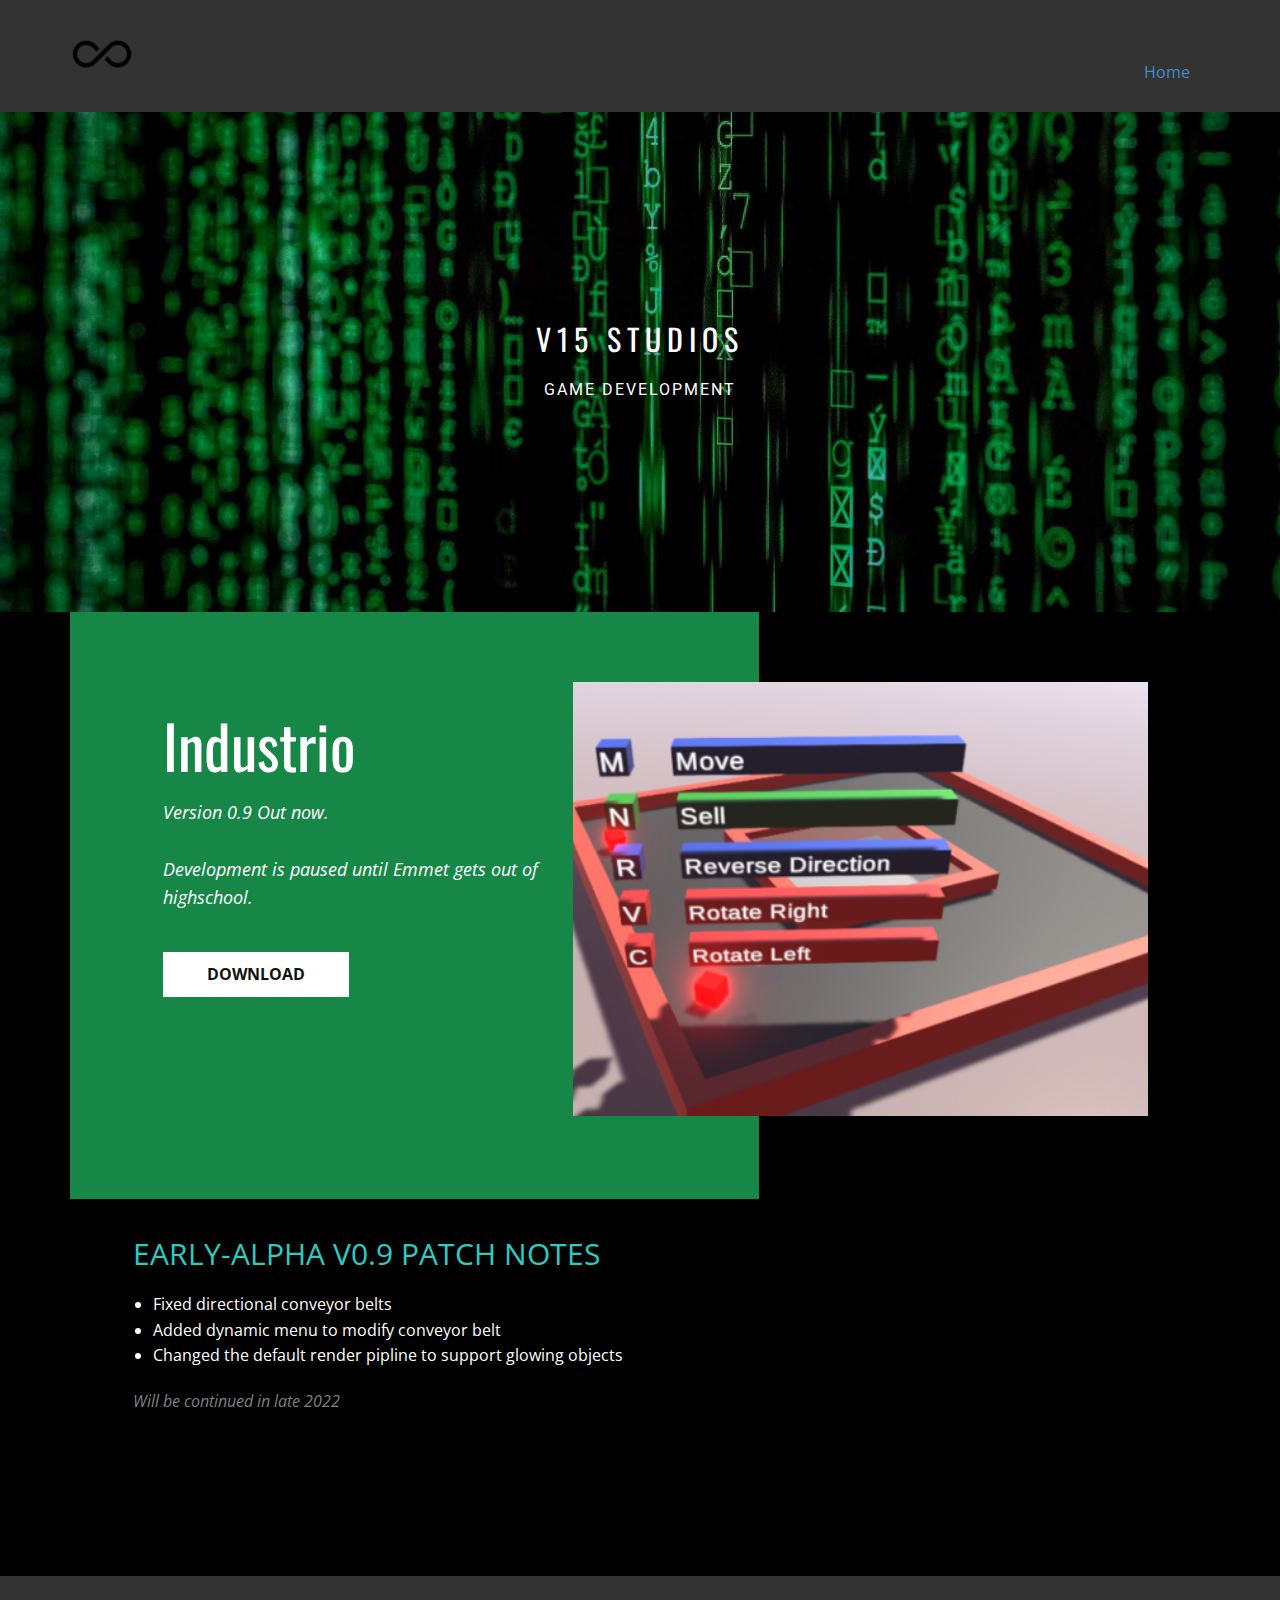
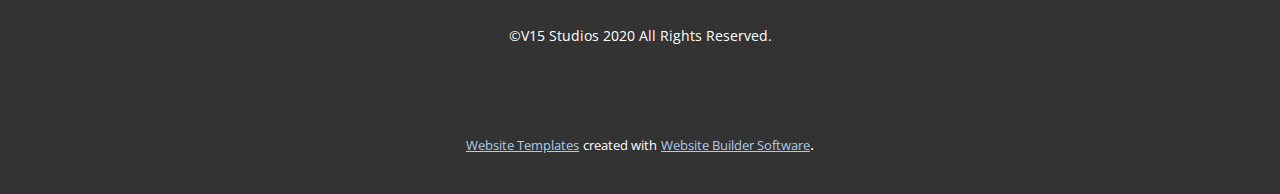
==== index.html @ 6c90feab "Updated webpage" ====
<!DOCTYPE html>
<html style="font-size: 16px;">
  <head>
    <meta name="viewport" content="width=device-width, initial-scale=1.0">
    <meta charset="utf-8">
    <meta name="keywords" content="Industrio">
    <meta name="description" content="">
    <meta name="page_type" content="np-template-header-footer-from-plugin">
    <title>Home</title>
    <link rel="stylesheet" href="nicepage.css" media="screen">
<link rel="stylesheet" href="Home.css" media="screen">
    <script class="u-script" type="text/javascript" src="jquery.js" defer=""></script>
    <script class="u-script" type="text/javascript" src="nicepage.js" defer=""></script>
    <meta name="generator" content="Nicepage 3.5.1, nicepage.com">
    <link id="u-theme-google-font" rel="stylesheet" href="https://fonts.googleapis.com/css?family=Roboto:100,100i,300,300i,400,400i,500,500i,700,700i,900,900i|Open+Sans:300,300i,400,400i,600,600i,700,700i,800,800i">
    <link id="u-page-google-font" rel="stylesheet" href="https://fonts.googleapis.com/css?family=Oswald:200,300,400,500,600,700">
    
    
    
    <script type="application/ld+json">{
		"@context": "http://schema.org",
		"@type": "Organization",
		"name": "",
		"url": "index.html",
		"logo": "images/kisspng-infinity-symbol-computer-icons-lucky-symbols-5ac04f20ef74e4.50557138152255260898081.png"
}</script>
    <meta property="og:title" content="Home">
    <meta property="og:type" content="website">
    <meta name="theme-color" content="#478ac9">
    <link rel="canonical" href="index.html">
    <meta property="og:url" content="index.html">
  </head>
  <body data-home-page="Page-1.html" data-home-page-title="Home" class="u-body"><header class="u-clearfix u-header u-header" id="sec-cf6f"><div class="u-clearfix u-sheet u-valign-middle u-sheet-1">
        <a href="https://nicepage.com" class="u-image u-logo u-image-1" data-image-width="260" data-image-height="260">
          <img src="images/kisspng-infinity-symbol-computer-icons-lucky-symbols-5ac04f20ef74e4.50557138152255260898081.png" class="u-logo-image u-logo-image-1" data-image-width="64">
        </a>
        <nav class="u-menu u-menu-dropdown u-offcanvas u-menu-1">
          <div class="menu-collapse" style="font-size: 1rem; letter-spacing: 0px;">
            <a class="u-button-style u-custom-left-right-menu-spacing u-custom-padding-bottom u-custom-top-bottom-menu-spacing u-nav-link u-text-active-palette-1-base u-text-hover-palette-2-base" href="#">
              <svg><use xmlns:xlink="http://www.w3.org/1999/xlink" xlink:href="#menu-hamburger"></use></svg>
              <svg version="1.1" xmlns="http://www.w3.org/2000/svg" xmlns:xlink="http://www.w3.org/1999/xlink"><defs><symbol id="menu-hamburger" viewBox="0 0 16 16" style="width: 16px; height: 16px;"><rect y="1" width="16" height="2"></rect><rect y="7" width="16" height="2"></rect><rect y="13" width="16" height="2"></rect>
</symbol>
</defs></svg>
            </a>
          </div>
          <div class="u-nav-container">
            <ul class="u-nav u-unstyled u-nav-1"><li class="u-nav-item"><a class="u-button-style u-nav-link u-text-active-palette-1-base u-text-hover-palette-2-base" href="#" style="padding: 10px 20px;">Home</a>
</li></ul>
          </div>
          <div class="u-nav-container-collapse">
            <div class="u-black u-container-style u-inner-container-layout u-opacity u-opacity-95 u-sidenav">
              <div class="u-sidenav-overflow">
                <div class="u-menu-close"></div>
                <ul class="u-align-center u-nav u-popupmenu-items u-unstyled u-nav-2"><li class="u-nav-item"><a class="u-button-style u-nav-link" href="#">Home</a>
</li></ul>
              </div>
            </div>
            <div class="u-black u-menu-overlay u-opacity u-opacity-70"></div>
          </div>
        </nav>
      </div></header>
    <section class="u-align-center u-clearfix u-image u-section-1" id="carousel_191b" data-image-width="1600" data-image-height="1067">
      <div class="u-clearfix u-sheet u-valign-middle u-sheet-1">
        <h3 class="u-custom-font u-font-oswald u-text u-text-body-alt-color u-text-default u-text-1">V15 Studios</h3>
        <p class="u-custom-font u-heading-font u-text u-text-body-alt-color u-text-2">Game development</p>
      </div>
    </section>
    <section class="u-black u-clearfix u-section-2" id="carousel_a4e6">
      <div class="u-clearfix u-sheet u-sheet-1">
        <div class="u-custom-color-1 u-expanded-width-sm u-expanded-width-xs u-shape u-shape-rectangle u-shape-1"></div>
        <div class="u-clearfix u-layout-wrap u-layout-wrap-1">
          <div class="u-gutter-0 u-layout">
            <div class="u-layout-col">
              <div class="u-size-30 u-size-60-md">
                <div class="u-layout-row">
                  <div class="u-align-left u-container-style u-custom-color-1 u-layout-cell u-left-cell u-size-26 u-layout-cell-1">
                    <div class="u-container-layout u-container-layout-1">
                      <h1 class="u-custom-font u-font-oswald u-text u-text-1">Industrio</h1>
                      <p class="u-large-text u-text u-text-variant u-text-2">Version 0.9 Out now.<br>
                        <br>Development is paused until Emmet gets out of highschool.
                      </p>
                      <a href="https://drive.google.com/uc?export=download&amp;id=1-0B6oS8dvE2Zx6dJp6wc-dJf1F6FexZs" class="u-btn u-button-style u-text-body-color u-white u-btn-1">Download</a>
                    </div>
                  </div>
                  <div class="u-container-style u-image u-layout-cell u-right-cell u-size-34 u-image-1">
                    <div class="u-container-layout u-container-layout-2"></div>
                  </div>
                </div>
              </div>
              <div class="u-size-30 u-size-60-md">
                <div class="u-layout-row">
                  <div class="u-container-style u-layout-cell u-left-cell u-size-40 u-layout-cell-3">
                    <div class="u-container-layout u-valign-top-lg u-valign-top-md u-valign-top-xl u-container-layout-3">
                      <h3 class="u-custom-font u-text u-text-font u-text-palette-4-base u-text-3">EARLY-ALPHA V0.9 PATCH NOTES</h3>
                      <ul class="u-text u-text-4">
                        <li>Fixed directional conveyor belts</li>
                        <li>Added dynamic menu to modify conveyor belt</li>
                        <li>Changed the default render pipline to support glowing objects</li>
                      </ul>
                      <p class="u-text u-text-grey-50 u-text-5">Will be continued in late 2022</p>
                    </div>
                  </div>
                  <div class="u-container-style u-layout-cell u-right-cell u-size-20 u-layout-cell-4">
                    <div class="u-container-layout u-container-layout-4"></div>
                  </div>
                </div>
              </div>
            </div>
          </div>
        </div>
      </div>
    </section>
    
    
    <footer class="u-align-center u-clearfix u-footer u-grey-80 u-footer" id="sec-aa2d"><div class="u-clearfix u-sheet u-sheet-1">
        <p class="u-small-text u-text u-text-variant u-text-1">©V15 Studios 2020 All Rights Reserved.</p>
      </div></footer>
    <section class="u-backlink u-clearfix u-grey-80">
      <a class="u-link" href="https://nicepage.com/website-templates" target="_blank">
        <span>Website Templates</span>
      </a>
      <p class="u-text">
        <span>created with</span>
      </p>
      <a class="u-link" href="https://nicepage.com/" target="_blank">
        <span>Website Builder Software</span>
      </a>. 
    </section>
  </body>
</html>
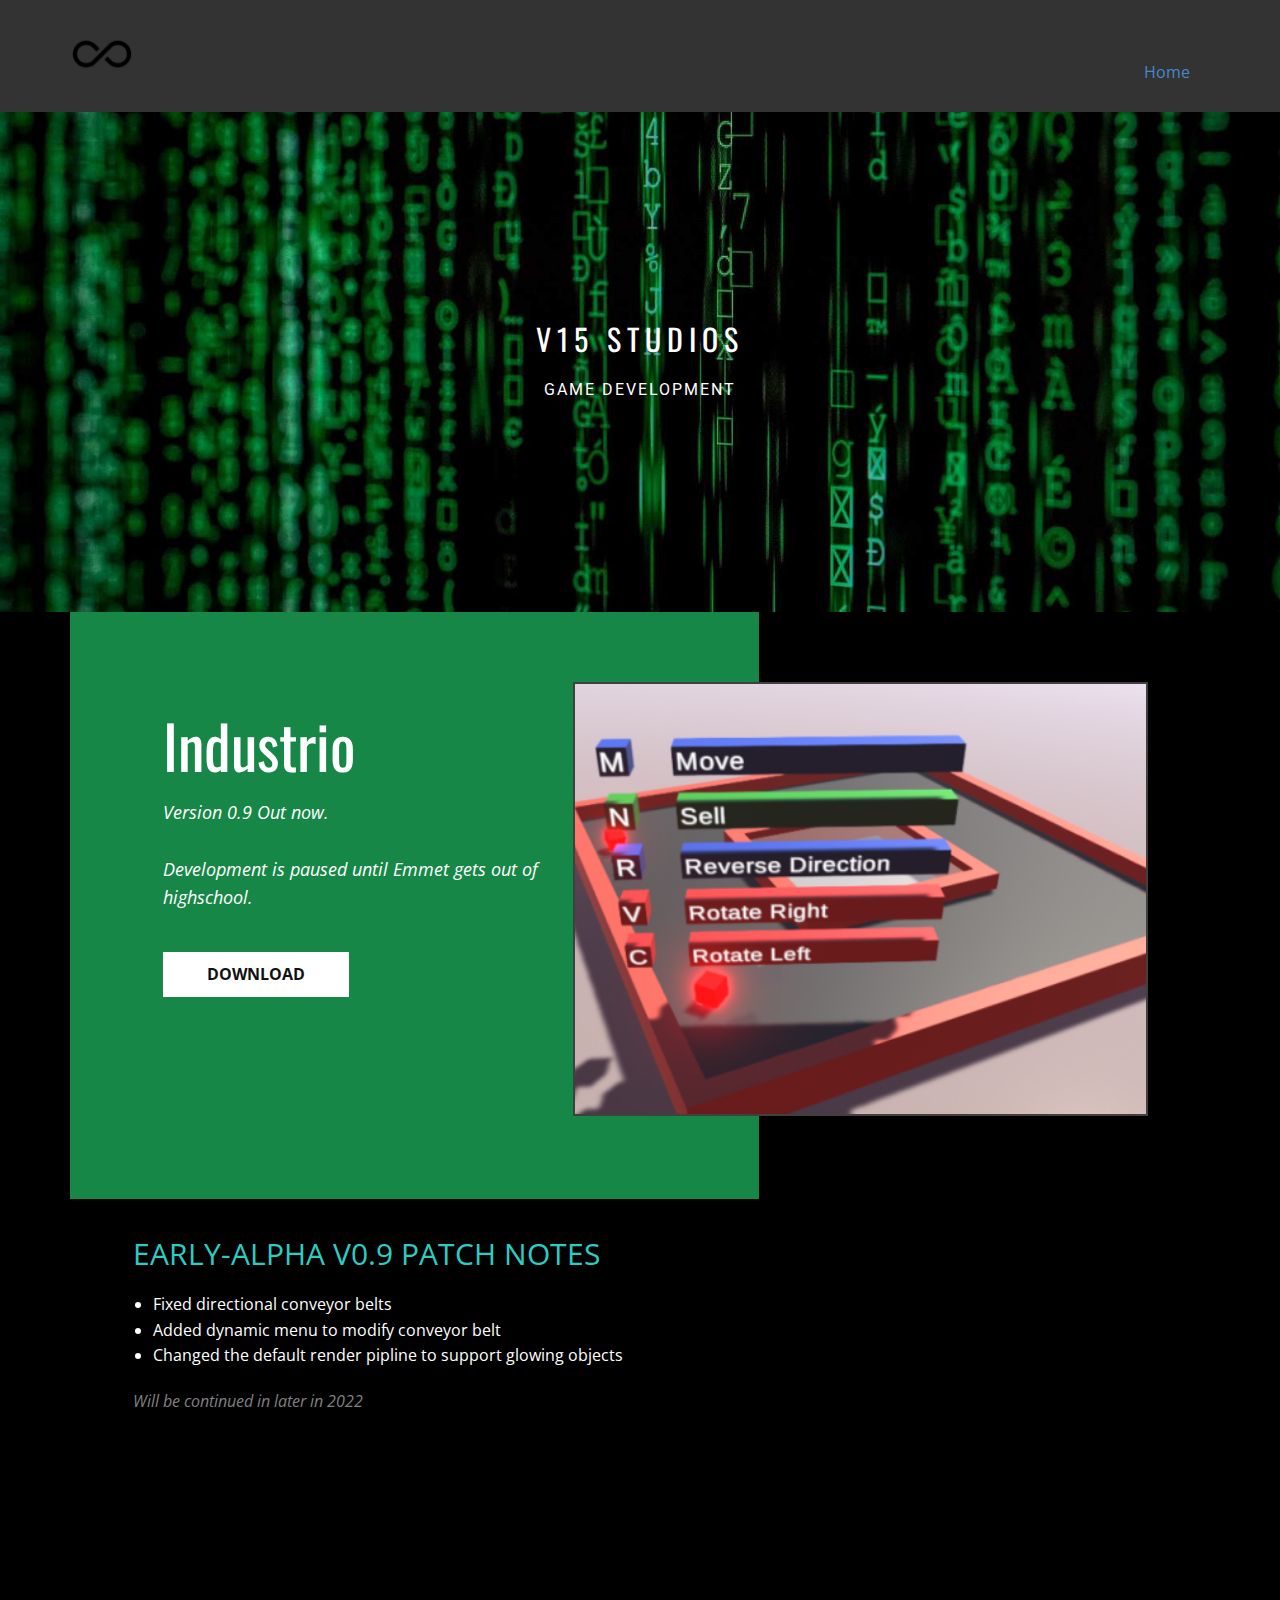
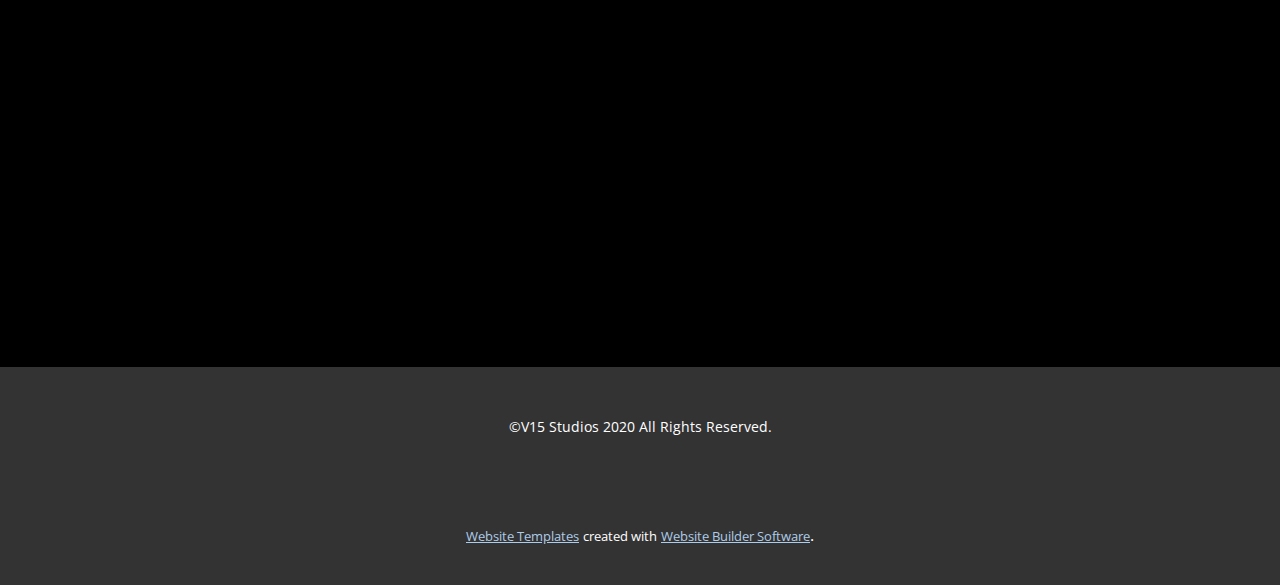
==== commit 494e9cdc: "Added discord widget" ====
--- a/index.html
+++ b/index.html
@@ -66,7 +66,7 @@
       </div>
     </section>
     <section class="u-black u-clearfix u-section-2" id="carousel_a4e6">
-      <div class="u-clearfix u-sheet u-sheet-1">
+      <div class="u-clearfix u-sheet u-valign-middle u-sheet-1">
         <div class="u-custom-color-1 u-expanded-width-sm u-expanded-width-xs u-shape u-shape-rectangle u-shape-1"></div>
         <div class="u-clearfix u-layout-wrap u-layout-wrap-1">
           <div class="u-gutter-0 u-layout">
@@ -82,14 +82,14 @@
                       <a href="https://drive.google.com/uc?export=download&amp;id=1-0B6oS8dvE2Zx6dJp6wc-dJf1F6FexZs" class="u-btn u-button-style u-text-body-color u-white u-btn-1">Download</a>
                     </div>
                   </div>
-                  <div class="u-container-style u-image u-layout-cell u-right-cell u-size-34 u-image-1">
-                    <div class="u-container-layout u-container-layout-2"></div>
+                  <div class="u-container-style u-hidden-xs u-image u-layout-cell u-right-cell u-size-34 u-image-1">
+                    <div class="u-border-2 u-border-grey-75 u-container-layout u-container-layout-2"></div>
                   </div>
                 </div>
               </div>
               <div class="u-size-30 u-size-60-md">
                 <div class="u-layout-row">
-                  <div class="u-container-style u-layout-cell u-left-cell u-size-40 u-layout-cell-3">
+                  <div class="u-container-style u-layout-cell u-left-cell u-size-33 u-layout-cell-3">
                     <div class="u-container-layout u-valign-top-lg u-valign-top-md u-valign-top-xl u-container-layout-3">
                       <h3 class="u-custom-font u-text u-text-font u-text-palette-4-base u-text-3">EARLY-ALPHA V0.9 PATCH NOTES</h3>
                       <ul class="u-text u-text-4">
@@ -97,11 +97,15 @@
                         <li>Added dynamic menu to modify conveyor belt</li>
                         <li>Changed the default render pipline to support glowing objects</li>
                       </ul>
-                      <p class="u-text u-text-grey-50 u-text-5">Will be continued in late 2022</p>
+                      <p class="u-text u-text-grey-50 u-text-5">Will be continued in later in 2022</p>
                     </div>
                   </div>
-                  <div class="u-container-style u-layout-cell u-right-cell u-size-20 u-layout-cell-4">
-                    <div class="u-container-layout u-container-layout-4"></div>
+                  <div class="u-container-style u-layout-cell u-right-cell u-size-27 u-layout-cell-4">
+                    <div class="u-container-layout u-valign-middle u-container-layout-4">
+                      <div class="u-align-center u-clearfix u-custom-html u-custom-html-1">
+                        <iframe src="https://discord.com/widget?id=709764358527254568&amp;theme=dark" width="350" height="500" allowtransparency="true" frameborder="0" sandbox="allow-popups allow-popups-to-escape-sandbox allow-same-origin allow-scripts"></iframe>
+                      </div>
+                    </div>
                   </div>
                 </div>
               </div>
--- a/Home.css
+++ b/Home.css
@@ -51,7 +51,7 @@
 }
 
 .u-section-2 .u-sheet-1 {
-  min-height: 940px;
+  min-height: 1355px;
 }
 
 .u-section-2 .u-shape-1 {
@@ -63,7 +63,8 @@
 
 .u-section-2 .u-layout-wrap-1 {
   width: 1015px;
-  margin: -517px auto 60px 63px;
+  min-height: 1285px;
+  margin: -517px auto 0 63px;
 }
 
 .u-section-2 .u-layout-cell-1 {
@@ -98,7 +99,6 @@
 .u-section-2 .u-image-1 {
   min-height: 400px;
   background-image: url("images/early-alpha.png");
-  background-position: 50% 50%;
 }
 
 .u-section-2 .u-container-layout-2 {
@@ -128,26 +128,35 @@
 
 .u-section-2 .u-text-5 {
   font-style: italic;
-  margin: 20px 237px 0 0;
+  margin: 20px 119px 0 0;
 }
 
 .u-section-2 .u-layout-cell-4 {
-  min-height: 400px;
+  min-height: 851px;
 }
 
 .u-section-2 .u-container-layout-4 {
   padding: 120px 30px 30px;
 }
 
+.u-section-2 .u-custom-html-1 {
+  min-height: 507px;
+  height: auto;
+  width: 357px;
+  animation-duration: 1000ms;
+  margin: 0 auto;
+}
+
 @media (max-width: 1199px) {
   .u-section-2 .u-sheet-1 {
-    min-height: 878px;
+    min-height: 1293px;
   }
 
   .u-section-2 .u-layout-wrap-1 {
     width: 880px;
     margin-right: 0;
     margin-left: auto;
+    min-height: 1130px;
   }
 
   .u-section-2 .u-layout-cell-1 {
@@ -156,6 +165,7 @@
 
   .u-section-2 .u-image-1 {
     min-height: 437px;
+    background-position: 50% 50%;
   }
 
   .u-section-2 .u-layout-cell-3 {
@@ -167,7 +177,7 @@
   }
 
   .u-section-2 .u-layout-cell-4 {
-    min-height: 376px;
+    min-height: 788px;
   }
 }
 
@@ -182,6 +192,7 @@
 
   .u-section-2 .u-layout-wrap-1 {
     width: 689px;
+    min-height: 287px;
   }
 
   .u-section-2 .u-layout-cell-1 {
@@ -209,11 +220,15 @@
   }
 
   .u-section-2 .u-layout-cell-4 {
-    min-height: 283px;
+    min-height: 604px;
   }
 
   .u-section-2 .u-container-layout-4 {
     padding-top: 100px;
+  }
+
+  .u-section-2 .u-custom-html-1 {
+    width: 264px;
   }
 }
 
@@ -231,7 +246,7 @@
 
   .u-section-2 .u-layout-wrap-1 {
     width: 480px;
-    margin-top: -790px;
+    min-height: 782px;
   }
 
   .u-section-2 .u-layout-cell-1 {
@@ -256,7 +271,7 @@
   }
 
   .u-section-2 .u-layout-cell-3 {
-    min-height: 286px;
+    min-height: 100px;
   }
 
   .u-section-2 .u-container-layout-3 {
@@ -269,7 +284,7 @@
   }
 
   .u-section-2 .u-layout-cell-4 {
-    min-height: 637px;
+    min-height: 1007px;
   }
 
   .u-section-2 .u-container-layout-4 {
@@ -293,7 +308,7 @@
 
   .u-section-2 .u-layout-wrap-1 {
     width: 313px;
-    margin-top: -761px;
+    min-height: 270px;
   }
 
   .u-section-2 .u-layout-cell-1 {
@@ -325,6 +340,6 @@
   }
 
   .u-section-2 .u-layout-cell-4 {
-    min-height: 401px;
+    min-height: 634px;
   }
 }